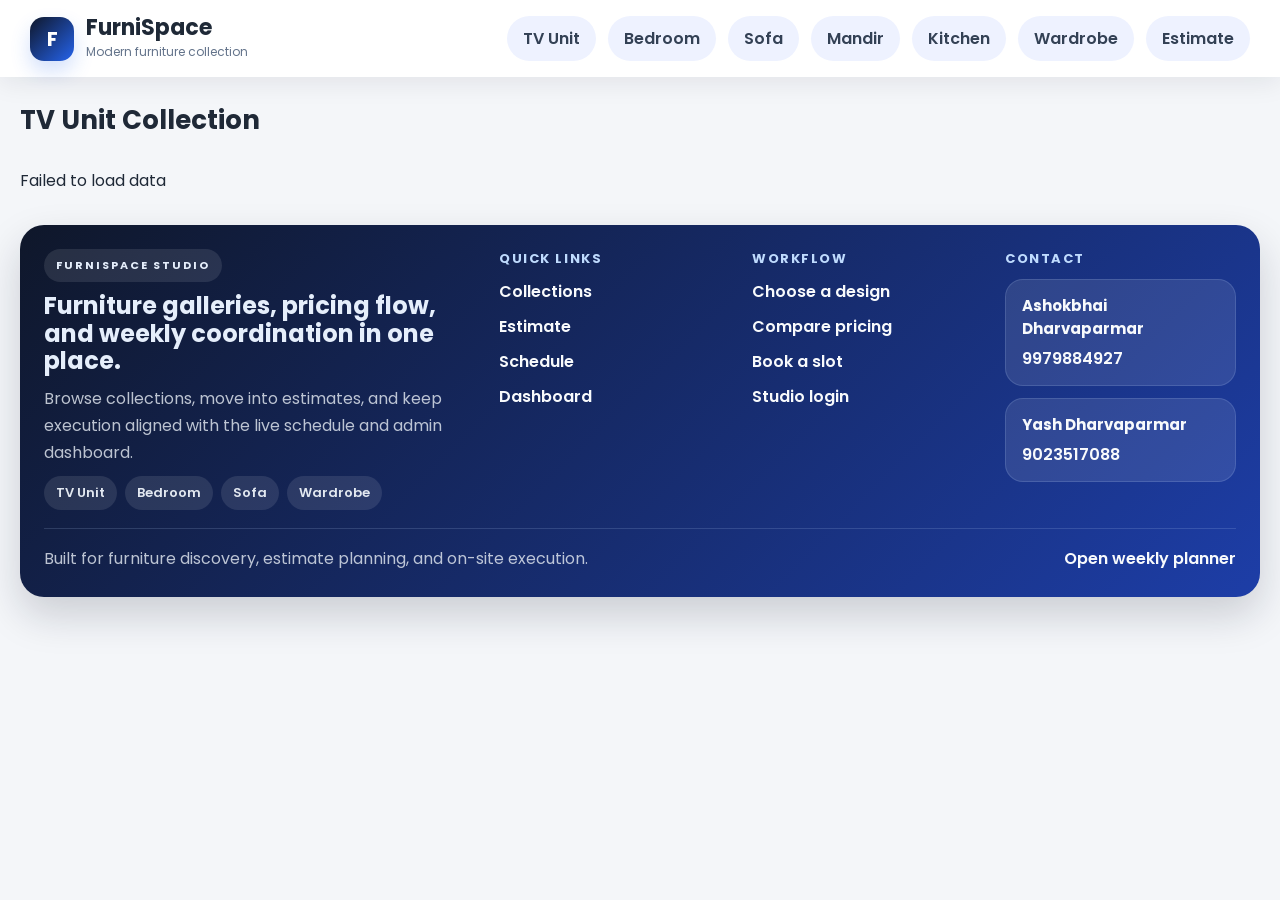
==== index.html @ c8079beb "dem" ====
<!DOCTYPE html>
<html lang="en">
<head>
<meta charset="UTF-8">
<meta name="viewport" content="width=device-width, initial-scale=1.0">
<title>FurniSpace</title>
<link rel="icon" type="image/svg+xml" href="images/favicon.svg">

<style>
body {
    font-family: 'Poppins', sans-serif;
    margin: 0;
    background: #f4f6f9;
    color: #1f2937;
}

.header {
    display: flex;
    align-items: center;
    justify-content: space-between;
    gap: 20px;
    padding: 16px 30px;
    background: #ffffff;
    box-shadow: 0 6px 24px rgba(15, 23, 42, 0.08);
    position: sticky;
    top: 0;
    z-index: 100;
}

.brand {
    display: flex;
    align-items: center;
    gap: 12px;
}

.logo-badge {
    width: 44px;
    height: 44px;
    border-radius: 14px;
    background: linear-gradient(135deg, #0f172a, #2563eb);
    color: #fff;
    display: flex;
    align-items: center;
    justify-content: center;
    font-size: 20px;
    font-weight: 700;
    box-shadow: 0 10px 20px rgba(37, 99, 235, 0.2);
}

.brand-text h2 {
    margin: 0;
    font-size: 22px;
    line-height: 1.1;
}

.brand-text p {
    margin: 2px 0 0;
    font-size: 12px;
    color: #64748b;
}

.nav-links {
    display: flex;
    align-items: center;
    gap: 12px;
    flex-wrap: wrap;
}

.header a,
.header button {
    margin: 0;
    cursor: pointer;
    text-decoration: none;
    color: #334155;
    font-weight: 600;
    border: 0;
    background: #eef2ff;
    padding: 10px 16px;
    border-radius: 999px;
    transition: 0.2s ease;
}

.header a:hover,
.header button:hover {
    background: #dbeafe;
    color: #0f172a;
}

#title {
    padding: 24px 20px 8px;
    margin: 0;
    font-size: 26px;
}

.container {
    display: grid;
    grid-template-columns: repeat(auto-fill, minmax(220px,1fr));
    gap: 20px;
    padding: 20px;
}

.site-footer {
    margin: 12px 20px 24px;
    padding: 24px;
    border-radius: 24px;
    background:
        linear-gradient(135deg, rgba(15, 23, 42, 0.96), rgba(30, 64, 175, 0.94)),
        #0f172a;
    color: #e5eefb;
    box-shadow: 0 18px 40px rgba(15, 23, 42, 0.18);
}

.footer-grid {
    display: grid;
    grid-template-columns: minmax(0, 1.35fr) repeat(3, minmax(170px, 0.72fr));
    gap: 22px;
}

.footer-brand {
    display: grid;
    gap: 10px;
}

.footer-kicker {
    display: inline-flex;
    width: fit-content;
    padding: 8px 12px;
    border-radius: 999px;
    background: rgba(255, 255, 255, 0.1);
    font-size: 11px;
    font-weight: 700;
    letter-spacing: 0.18em;
    text-transform: uppercase;
}

.footer-brand h3,
.footer-links h4 {
    margin: 0;
}

.footer-brand h3 {
    font-size: 24px;
    line-height: 1.15;
}

.footer-brand p,
.footer-bottom p {
    margin: 0;
    color: rgba(226, 232, 240, 0.82);
    line-height: 1.7;
}

.footer-links {
    display: grid;
    align-content: start;
    gap: 10px;
}

.footer-contact-list {
    display: grid;
    gap: 12px;
}

.footer-contact-card {
    display: grid;
    gap: 6px;
    padding: 14px 16px;
    border-radius: 18px;
    background: rgba(255, 255, 255, 0.1);
    border: 1px solid rgba(191, 219, 254, 0.16);
}

.footer-contact-card strong {
    font-size: 15px;
    color: #f8fafc;
}

.footer-contact-card a {
    color: #bfdbfe;
    text-decoration: none;
    font-weight: 700;
}

.footer-contact-card a:hover {
    color: #ffffff;
}

.footer-links h4 {
    font-size: 13px;
    text-transform: uppercase;
    letter-spacing: 0.12em;
    color: #bfdbfe;
}

.footer-links a,
.footer-bottom a {
    color: #f8fafc;
    text-decoration: none;
    font-weight: 600;
}

.footer-links a:hover,
.footer-bottom a:hover {
    color: #bfdbfe;
}

.footer-badges {
    display: flex;
    gap: 8px;
    flex-wrap: wrap;
}

.footer-badge {
    display: inline-flex;
    align-items: center;
    min-height: 34px;
    padding: 0 12px;
    border-radius: 999px;
    background: rgba(255, 255, 255, 0.1);
    color: #e2e8f0;
    font-size: 13px;
    font-weight: 600;
}

.footer-bottom {
    margin-top: 18px;
    padding-top: 16px;
    border-top: 1px solid rgba(191, 219, 254, 0.16);
    display: flex;
    align-items: center;
    justify-content: space-between;
    gap: 12px;
    flex-wrap: wrap;
}

.card {
    background: #fff;
    border-radius: 16px;
    overflow: hidden;
    cursor: pointer;
    transition: 0.3s;
    box-shadow: 0 6px 20px rgba(0,0,0,0.08);
}

.card:hover {
    transform: translateY(-8px);
    box-shadow: 0 12px 30px rgba(0,0,0,0.15);
}

.card img {
    width: 100%;
    height: 200px;
    object-fit: cover;
}

.card-info {
    padding: 12px;
    text-align: center;
}

.title {
    font-size: 14px;
    font-weight: 600;
    color: #333;
    letter-spacing: 1px;
}

.modal {
    display: none;
    position: fixed;
    background: rgba(0,0,0,0.9);
    width: 100%;
    height: 100%;
    top: 0;
    left: 0;
    z-index: 9999;
}

.modal-content {
    width: min(92%, 980px);
    margin: 70px auto 20px;
    display: flex;
    flex-direction: column;
    align-items: center;
}

.modal img {
    display: block;
    width: 100%;
    max-height: 72vh;
    object-fit: contain;
    border-radius: 12px;
    background: #e5e7eb;
}

.modal-download {
    position: absolute;
    top: 16px;
    left: 16px;
    border: 0;
    cursor: pointer;
    padding: 10px 16px;
    border-radius: 999px;
    font-weight: 600;
    font-size: 14px;
    transition: 0.2s ease;
    color: #fff;
    background: #2563eb;
    z-index: 10000;
}

.modal-download:hover {
    background: #1d4ed8;
}

.close {
    position: absolute;
    top: 16px;
    right: 16px;
    color: #fff;
    font-size: 28px;
    cursor: pointer;
    width: 36px;
    height: 36px;
    display: flex;
    align-items: center;
    justify-content: center;
    background: rgba(15, 23, 42, 0.8);
    border-radius: 50%;
    z-index: 10000;
    line-height: 1;
}

.menu-toggle {
    display: none;
}

@media (max-width: 768px) {
    .header {
        padding: 14px 16px;
        align-items: flex-start;
        flex-wrap: wrap;
        position: relative;
    }

    .brand {
        width: 100%;
        padding-right: 60px;
    }

    .brand-text h2 {
        font-size: 18px;
    }

    .brand-text p {
        font-size: 11px;
    }

    .menu-toggle {
        display: inline-flex;
        align-items: center;
        justify-content: center;
        width: 34px;
        height: 34px;
        position: absolute;
        top: 16px;
        right: 16px;
        border-radius: 10px;
        background: #0f172a;
        color: #fff;
        font-size: 16px;
        padding: 0;
    }

    .nav-links {
        display: none;
        width: 100%;
        flex-direction: column;
        align-items: stretch;
        padding-top: 10px;
    }

    .nav-links.active {
        display: flex;
    }

    .nav-links a {
        width: 100%;
        text-align: center;
        padding: 12px 16px;
    }

    .menu-toggle {
        width: 34px;
        min-width: 34px;
        max-width: 34px;
        flex: 0 0 34px;
    }

    #title {
        padding: 20px 16px 4px;
        font-size: 22px;
    }

    .container {
        grid-template-columns: repeat(2, minmax(0, 1fr));
        gap: 12px;
        padding: 16px;
    }

    .site-footer {
        margin: 8px 16px 18px;
        padding: 18px;
    }

    .footer-grid {
        grid-template-columns: 1fr;
        gap: 18px;
    }

    .footer-brand h3 {
        font-size: 20px;
    }

    .card img {
        height: 150px;
    }

    .modal img {
        max-height: 66vh;
    }

    .close {
        top: 14px;
        right: 14px;
    }

    .modal-download {
        top: 14px;
        left: 14px;
        padding: 10px 14px;
        font-size: 13px;
    }

    .modal-content {
        width: calc(100% - 24px);
        margin: 76px auto 16px;
    }
}
</style>
<link href="https://fonts.googleapis.com/css2?family=Poppins:wght@300;400;500;600&display=swap" rel="stylesheet">
</head>
<body>

<header class="header">
    <div class="brand">
        <div class="logo-badge">F</div>
        <div class="brand-text">
            <h2>FurniSpace</h2>
            <p>Modern furniture collection</p>
        </div>
    </div>

    <button class="menu-toggle" id="menuToggle" type="button">&#9776;</button>

    <nav class="nav-links" id="navLinks">
        <a onclick="loadTV()">TV Unit</a>
        <a onclick="loadBedroom()">Bedroom</a>
        <a onclick="loadSofa()">Sofa</a>
        <a onclick="loadMandir()">Mandir</a>
        <a onclick="loadKitchen()">Kitchen</a>
        <a onclick="loadWardrobe()">Wardrobe</a>
        <!-- <a href="schedule.html">Schedule</a> -->
        <a id="estimateLink" href="estimate.html?category=TV%20Unit">Estimate</a>
    </nav>
</header>

<h3 id="title">TV Unit Collection</h3>

<div id="products" class="container"></div>

<footer class="site-footer">
    <div class="footer-grid">
        <div class="footer-brand">
            <span class="footer-kicker">FurniSpace Studio</span>
            <h3>Furniture galleries, pricing flow, and weekly coordination in one place.</h3>
            <p>Browse collections, move into estimates, and keep execution aligned with the live schedule and admin dashboard.</p>
            <div class="footer-badges">
                <span class="footer-badge">TV Unit</span>
                <span class="footer-badge">Bedroom</span>
                <span class="footer-badge">Sofa</span>
                <span class="footer-badge">Wardrobe</span>
            </div>
        </div>

        <div class="footer-links">
            <h4>Quick Links</h4>
            <a href="index.html">Collections</a>
            <a href="estimate.html?category=TV%20Unit">Estimate</a>
            <a href="schedule.html">Schedule</a>
            <a href="dashboard.html">Dashboard</a>
        </div>

        <div class="footer-links">
            <h4>Workflow</h4>
            <a href="index.html">Choose a design</a>
            <a href="estimate.html?category=Bedroom">Compare pricing</a>
            <a href="schedule.html">Book a slot</a>
            <a href="login.html">Studio login</a>
        </div>

        <div class="footer-links">
            <h4>Contact</h4>
                <div class="footer-contact-list">
                    <div class="footer-contact-card">
                        <strong>Ashokbhai Dharvaparmar</strong>
                        <a href="tel:9979884927">9979884927</a>
                    </div>
                    <div class="footer-contact-card">
                        <strong>Yash Dharvaparmar</strong>
                        <a href="tel:9023517088">9023517088</a>
                    </div>
                </div>
        </div>
    </div>

    <div class="footer-bottom">
        <p>Built for furniture discovery, estimate planning, and on-site execution.</p>
        <a href="schedule.html">Open weekly planner</a>
    </div>
</footer>

<div id="imageModal" class="modal">
    <button id="downloadBtn" class="modal-download" type="button">Download</button>
    <span class="close" id="closeModal">&times;</span>
    <div class="modal-content">
        <img id="modalImg" alt="Furniture preview">
    </div>
</div>

<script>
const API = {
    tv: "https://69df1758d6de26e119288636.mockapi.io/tv_unit",
    bedroom: "https://69df1758d6de26e119288636.mockapi.io/bedroom",
    sofa: "https://69de37f1410caa3d47bacf18.mockapi.io/sofa",
    mandir: "https://69de3161410caa3d47babfdb.mockapi.io/mandir",
    kitchen: "https://69de3161410caa3d47babfdb.mockapi.io/kitchen",
    wardrobe: "https://69de37f1410caa3d47bacf18.mockapi.io/wardrobe"
};

const DEFAULT_IMG = "https://via.placeholder.com/300x200?text=No+Image";

const container = document.getElementById("products");
const modal = document.getElementById("imageModal");
const modalImg = document.getElementById("modalImg");
const closeModal = document.getElementById("closeModal");
const downloadBtn = document.getElementById("downloadBtn");
const title = document.getElementById("title");
const menuToggle = document.getElementById("menuToggle");
const navLinks = document.getElementById("navLinks");
const estimateLink = document.getElementById("estimateLink");

let selectedEstimateCategory = "TV Unit";

function getPlaceholderUrl(mode = "card") {
    return mode === "modal"
        ? "https://via.placeholder.com/1200x800?text=No+Image"
        : DEFAULT_IMG;
}

function optimizeImageUrl(url, mode = "card") {
    if (!url || typeof url !== "string") return DEFAULT_IMG;

    if (url.includes("images.livspace-cdn.com")) {
        const width = mode === "modal" ? 1280 : 640;
        return url.replace(/\/w:\d+\//, `/w:${width}/`);
    }

    if (url.includes("i.pinimg.com")) {
        if (url.includes("/originals/")) {
            return url.replace("/originals/", mode === "modal" ? "/736x/" : "/564x/");
        }

        if (/\/\d+x\//.test(url)) {
            return url.replace(/\/\d+x\//, mode === "modal" ? "/736x/" : "/564x/");
        }

        if (/\/\d+x\d+_RS\//.test(url)) {
            return url.replace(/\/\d+x\d+_RS\//, mode === "modal" ? "/736x/" : "/564x/");
        }
    }

    return url;
}

function getItemImage(item, type) {
    if (type === "tv") return item.tv_img;
    if (type === "bedroom") return item.bad_img;
    if (type === "sofa") return item.sofa_img;
    if (type === "mandir") return item.mandir_img;
    if (type === "kitchen") return item.kitchen_img;
    if (type === "wardrobe") return item.wardrobe_img;
    return item.image || item.img || item.photo || DEFAULT_IMG;
}

function setEstimateLinkCategory(category) {
    selectedEstimateCategory = category;
    estimateLink.href = `estimate.html?category=${encodeURIComponent(category)}`;
}

function sortDataDescending(data) {
    return [...data].sort((a, b) => {
        const aId = Number(a.id);
        const bId = Number(b.id);

        if (!Number.isNaN(aId) && !Number.isNaN(bId)) {
            return bId - aId;
        }

        return String(b.id || "").localeCompare(String(a.id || ""));
    });
}

function closeImageModal() {
    modal.style.display = "none";
}

function setImageFallback(imageElement, fallbackSrc) {
    imageElement.onerror = () => {
        if (imageElement.src === fallbackSrc) {
            imageElement.onerror = null;
            return;
        }

        imageElement.src = fallbackSrc;
        if (imageElement.dataset) {
            imageElement.dataset.download = fallbackSrc;
        }
        imageElement.onerror = null;
    };
}

function getDownloadFileName() {
    const imageUrl = modalImg.dataset.download || modalImg.currentSrc || modalImg.src || "";

    try {
        const parsedUrl = new URL(imageUrl, window.location.href);
        const rawName = parsedUrl.pathname.split("/").pop();

        if (rawName) {
            return decodeURIComponent(rawName.split("?")[0]);
        }
    } catch (error) {
        // Fall back to generated filename below.
    }

    const collectionName = title.innerText.replace(/\s+/g, "_").toLowerCase();
    const imageId = modalImg.dataset.id || "image";
    return `${collectionName}_${imageId}.jpg`;
}

function triggerBrowserDownload(sourceUrl, fileName) {
    const link = document.createElement("a");
    link.href = sourceUrl;
    link.download = fileName;
    document.body.appendChild(link);
    link.click();
    link.remove();
}

function blobToObjectUrl(blob) {
    return URL.createObjectURL(blob);
}

async function fetchImageBlob(imageUrl) {
    const response = await fetch(imageUrl, {
        mode: "cors",
        credentials: "omit",
        cache: "no-store"
    });

    if (!response.ok) {
        throw new Error("Download failed");
    }

    return response.blob();
}

function canvasBlobFromUrl(imageUrl, fileName) {
    return new Promise((resolve, reject) => {
        const tempImage = new Image();
        tempImage.crossOrigin = "anonymous";

        tempImage.onload = () => {
            const canvas = document.createElement("canvas");
            canvas.width = tempImage.naturalWidth;
            canvas.height = tempImage.naturalHeight;

            const context = canvas.getContext("2d");

            if (!context) {
                reject(new Error("Canvas unavailable"));
                return;
            }

            try {
                context.drawImage(tempImage, 0, 0);
            } catch (error) {
                reject(error);
                return;
            }

            const lowerName = fileName.toLowerCase();
            const mimeType = lowerName.endsWith(".png") ? "image/png" : "image/jpeg";

            canvas.toBlob((blob) => {
                if (!blob) {
                    reject(new Error("Canvas export failed"));
                    return;
                }

                resolve(blob);
            }, mimeType, 0.95);
        };

        tempImage.onerror = () => {
            reject(new Error("Canvas image load failed"));
        };

        tempImage.src = imageUrl;
    });
}

async function downloadCurrentImage() {
    const imageUrl = modalImg.dataset.download || modalImg.currentSrc || modalImg.src;

    if (!imageUrl) {
        return;
    }

    const fileName = getDownloadFileName();
    downloadBtn.disabled = true;
    downloadBtn.textContent = "Downloading...";

    try {
        let blob;

        try {
            blob = await fetchImageBlob(imageUrl);
        } catch (fetchError) {
            blob = await canvasBlobFromUrl(imageUrl, fileName);
        }

        const objectUrl = blobToObjectUrl(blob);
        triggerBrowserDownload(objectUrl, fileName);
        window.setTimeout(() => URL.revokeObjectURL(objectUrl), 1000);
    } catch (error) {
        window.alert("Download blocked by the image source. This image server does not allow direct browser download.");
    } finally {
        downloadBtn.disabled = false;
        downloadBtn.textContent = "Download";
    }
}

function loadData(type) {
    container.innerHTML = "Loading...";

    fetch(API[type])
    .then((res) => res.json())
    .then((data) => {
        const sortedData = sortDataDescending(Array.isArray(data) ? data : []);
        let html = "";

        sortedData.forEach((item) => {
            let img = getItemImage(item, type);
            img = img || item.image || item.img || item.photo || DEFAULT_IMG;

            const cardImg = optimizeImageUrl(img, "card");
            const modalImage = optimizeImageUrl(img, "modal");

            html += `
                <div class="card">
                    <img src="${cardImg}" data-id="${item.id}" data-img="${modalImage}" loading="lazy" decoding="async" alt="Furniture image ${item.id}">
                    <div class="card-info">
                        <p class="title">IMAGE_${item.id}</p>
                    </div>
                </div>
            `;
        });

        container.innerHTML = html;

        document.querySelectorAll(".card img").forEach((img) => {
            setImageFallback(img, getPlaceholderUrl("card"));
            img.onclick = () => {
                modal.style.display = "block";
                modalImg.dataset.id = img.dataset.id;
                modalImg.dataset.download = img.dataset.img;
                setImageFallback(modalImg, getPlaceholderUrl("modal"));
                modalImg.src = img.dataset.img;
            };
        });
    })
    .catch(() => {
        container.innerHTML = "Failed to load data";
    });
}

function loadTV() {
    title.innerText = "TV Unit Collection";
    setEstimateLinkCategory("TV Unit");
    loadData("tv");
}

function loadBedroom() {
    title.innerText = "Bedroom Collection";
    setEstimateLinkCategory("Bedroom");
    loadData("bedroom");
}

function loadSofa() {
    title.innerText = "Sofa Collection";
    setEstimateLinkCategory("Sofa");
    loadData("sofa");
}

function loadMandir() {
    title.innerText = "Mandir Collection";
    setEstimateLinkCategory("Mandir");
    loadData("mandir");
}

function loadKitchen() {
    title.innerText = "Kitchen Collection";
    setEstimateLinkCategory("Kitchen");
    loadData("kitchen");
}

function loadWardrobe() {
    title.innerText = "Wardrobe Collection";
    setEstimateLinkCategory("Wardrobe");
    loadData("wardrobe");
}

setImageFallback(modalImg, getPlaceholderUrl("modal"));

closeModal.onclick = closeImageModal;
downloadBtn.onclick = downloadCurrentImage;

window.onclick = (e) => {
    if (e.target === modal) closeImageModal();
};

menuToggle.onclick = () => {
    navLinks.classList.toggle("active");
};
loadTV();
</script>

</body>
</html>
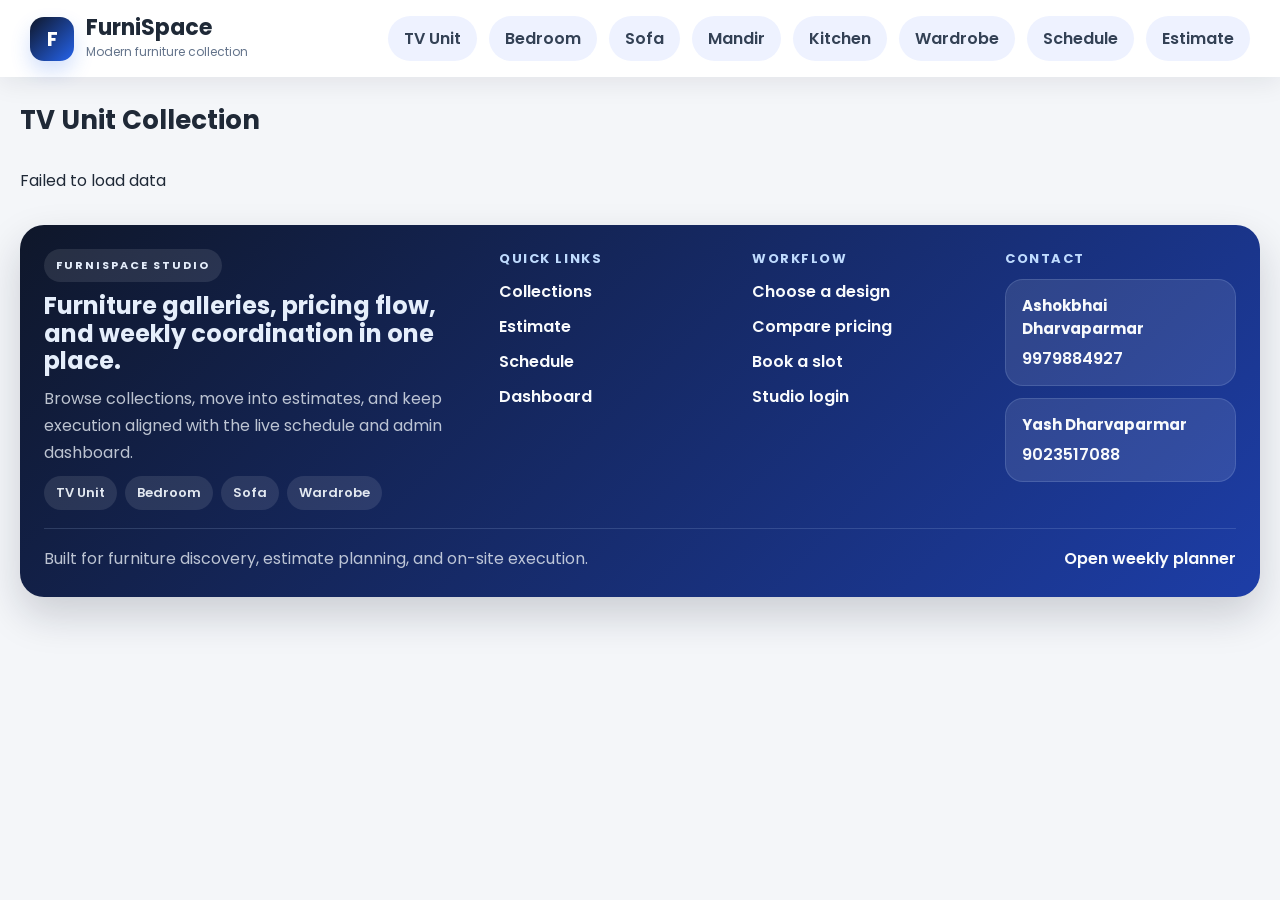
==== commit 2829f5d0: "uncommote" ====
--- a/index.html
+++ b/index.html
@@ -470,7 +470,7 @@
         <a onclick="loadMandir()">Mandir</a>
         <a onclick="loadKitchen()">Kitchen</a>
         <a onclick="loadWardrobe()">Wardrobe</a>
-        <!-- <a href="schedule.html">Schedule</a> -->
+        <a href="schedule.html">Schedule</a>
         <a id="estimateLink" href="estimate.html?category=TV%20Unit">Estimate</a>
     </nav>
 </header>
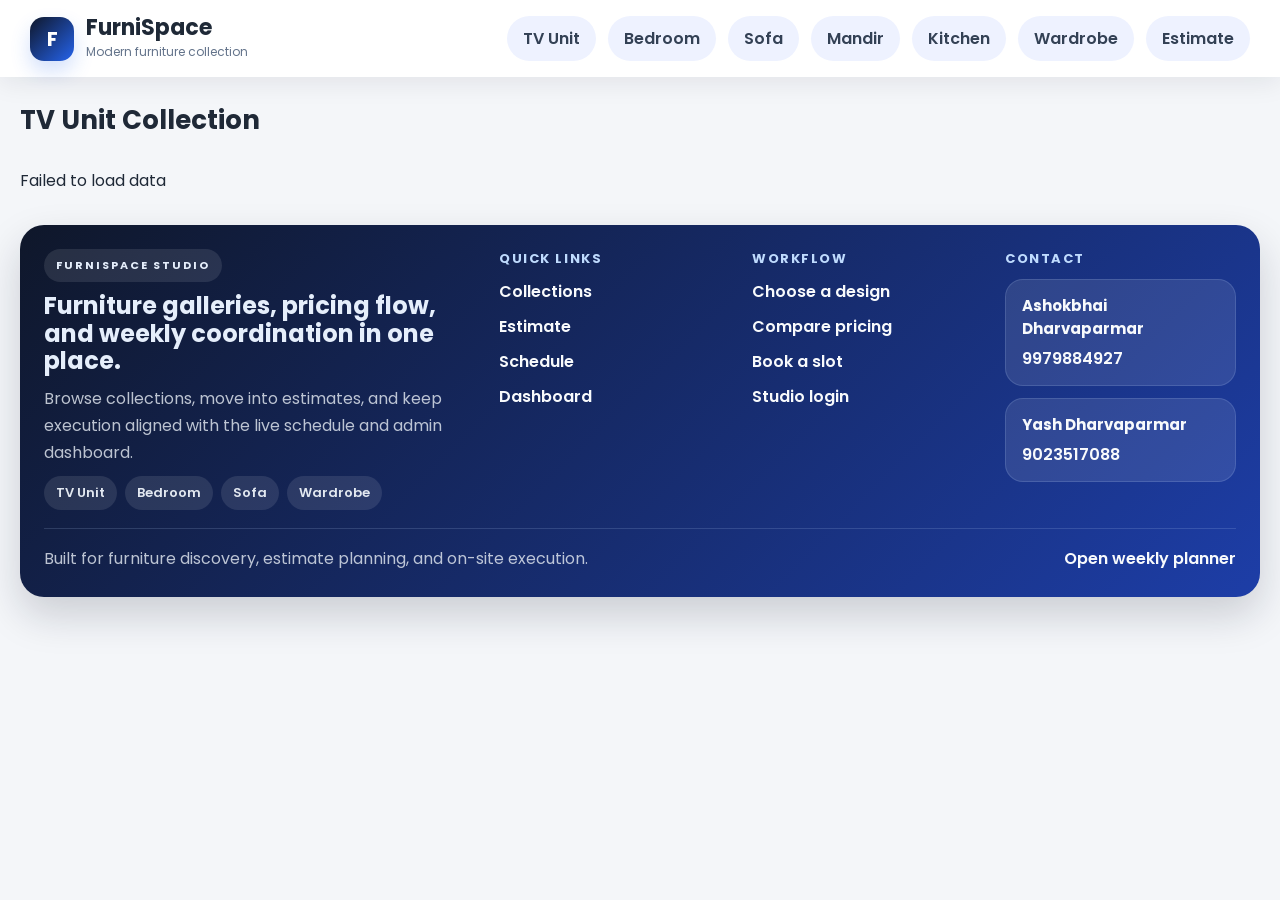
==== commit 6935fdd0: "dd" ====
--- a/index.html
+++ b/index.html
@@ -470,7 +470,7 @@
         <a onclick="loadMandir()">Mandir</a>
         <a onclick="loadKitchen()">Kitchen</a>
         <a onclick="loadWardrobe()">Wardrobe</a>
-        <a href="schedule.html">Schedule</a>
+        <!-- <a href="schedule.html">Schedule</a> -->
         <a id="estimateLink" href="estimate.html?category=TV%20Unit">Estimate</a>
     </nav>
 </header>
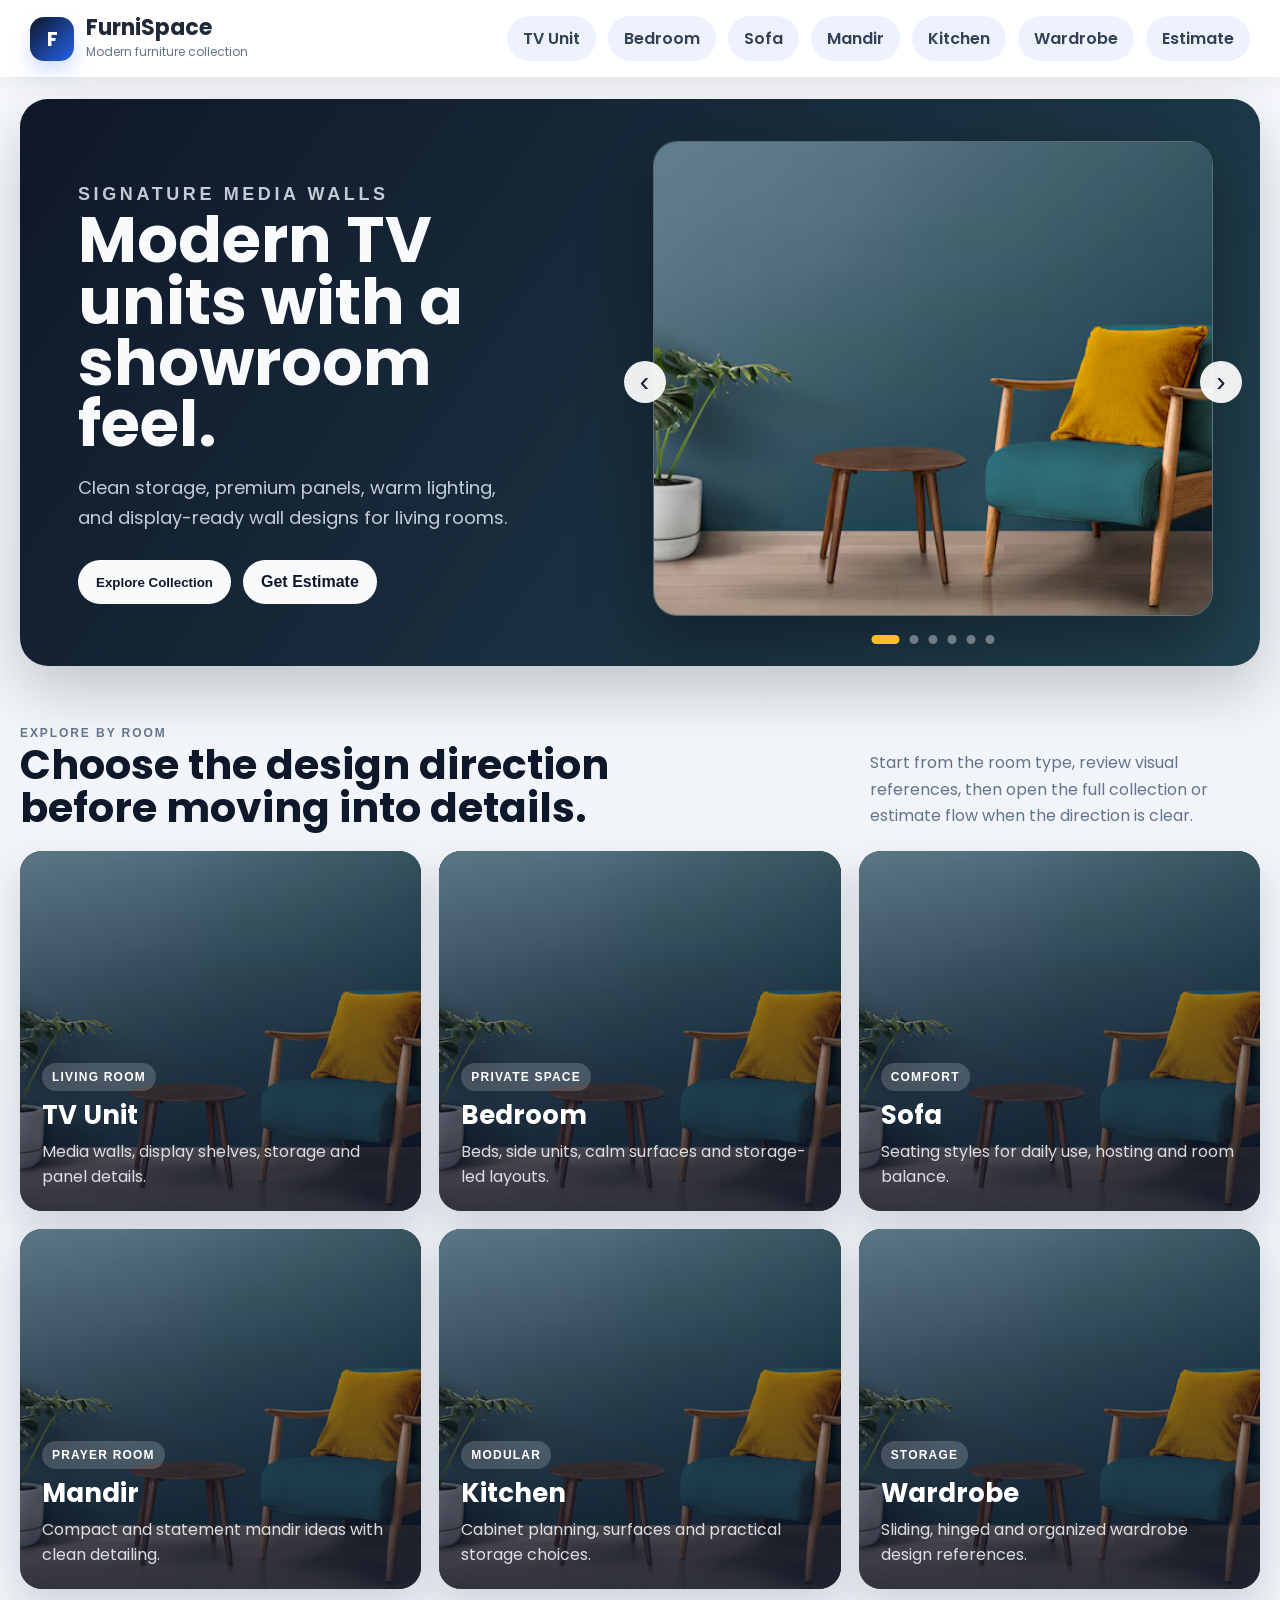
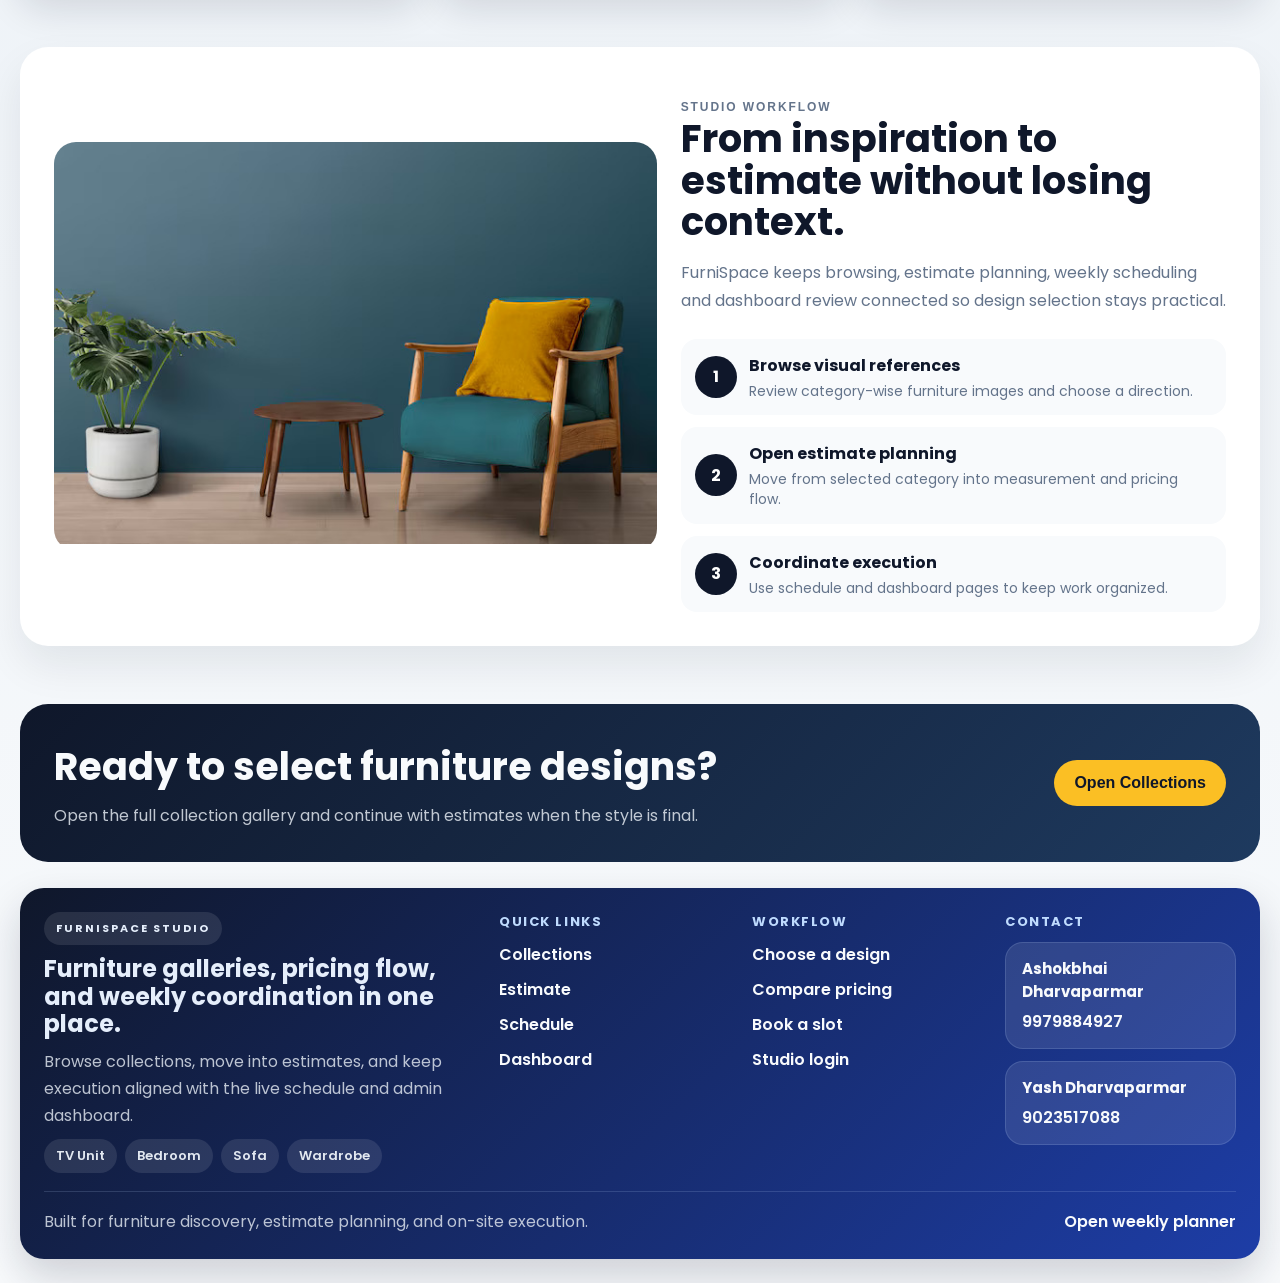
==== commit 16e5eb1f: "news" ====
--- a/index.html
+++ b/index.html
@@ -5,6 +5,13 @@
 <meta name="viewport" content="width=device-width, initial-scale=1.0">
 <title>FurniSpace</title>
 <link rel="icon" type="image/svg+xml" href="images/favicon.svg">
+<script>
+    const entryParams = new URLSearchParams(window.location.search);
+
+    if (entryParams.get("view") !== "collections") {
+        window.location.replace("main.html");
+    }
+</script>
 
 <style>
 body {
@@ -31,6 +38,8 @@
     display: flex;
     align-items: center;
     gap: 12px;
+    color: inherit;
+    text-decoration: none;
 }
 
 .logo-badge {
@@ -47,6 +56,18 @@
     box-shadow: 0 10px 20px rgba(37, 99, 235, 0.2);
 }
 
+.logo-badge.has-custom-logo {
+    padding: 0;
+    overflow: hidden;
+    background: #fff;
+}
+
+.logo-badge.has-custom-logo img {
+    width: 100%;
+    height: 100%;
+    object-fit: cover;
+}
+
 .brand-text h2 {
     margin: 0;
     font-size: 22px;
@@ -66,7 +87,7 @@
     flex-wrap: wrap;
 }
 
-.header a,
+.nav-links a,
 .header button {
     margin: 0;
     cursor: pointer;
@@ -80,7 +101,7 @@
     transition: 0.2s ease;
 }
 
-.header a:hover,
+.nav-links a:hover,
 .header button:hover {
     background: #dbeafe;
     color: #0f172a;
@@ -449,17 +470,18 @@
 }
 </style>
 <link href="https://fonts.googleapis.com/css2?family=Poppins:wght@300;400;500;600&display=swap" rel="stylesheet">
+<script src="logo-settings.js" defer></script>
 </head>
 <body>
 
 <header class="header">
-    <div class="brand">
-        <div class="logo-badge">F</div>
+    <a class="brand" href="main.html" aria-label="Open FurniSpace main page">
+        <div class="logo-badge" data-site-logo>F</div>
         <div class="brand-text">
             <h2>FurniSpace</h2>
             <p>Modern furniture collection</p>
         </div>
-    </div>
+    </a>
 
     <button class="menu-toggle" id="menuToggle" type="button">&#9776;</button>
 
@@ -495,7 +517,7 @@
 
         <div class="footer-links">
             <h4>Quick Links</h4>
-            <a href="index.html">Collections</a>
+            <a href="index.html?view=collections">Collections</a>
             <a href="estimate.html?category=TV%20Unit">Estimate</a>
             <a href="schedule.html">Schedule</a>
             <a href="dashboard.html">Dashboard</a>
@@ -503,7 +525,7 @@
 
         <div class="footer-links">
             <h4>Workflow</h4>
-            <a href="index.html">Choose a design</a>
+            <a href="index.html?view=collections">Choose a design</a>
             <a href="estimate.html?category=Bedroom">Compare pricing</a>
             <a href="schedule.html">Book a slot</a>
             <a href="login.html">Studio login</a>
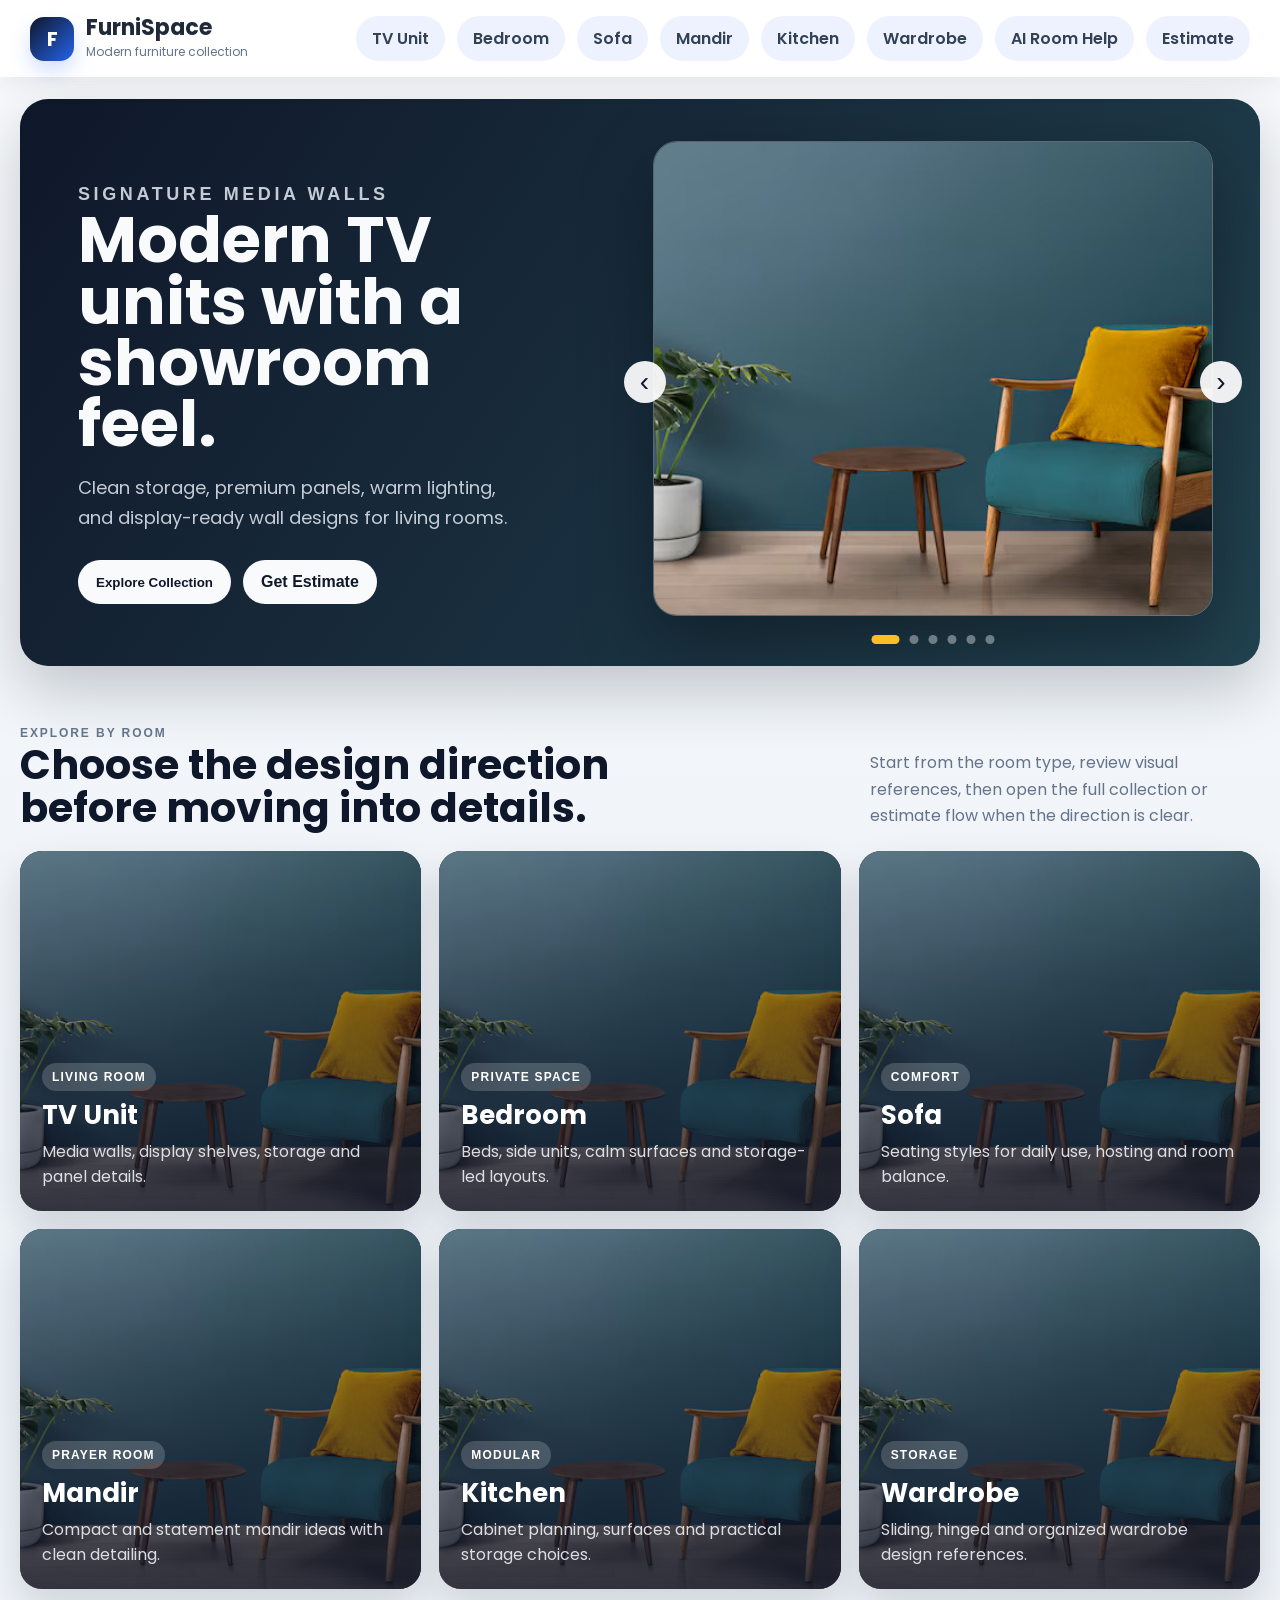
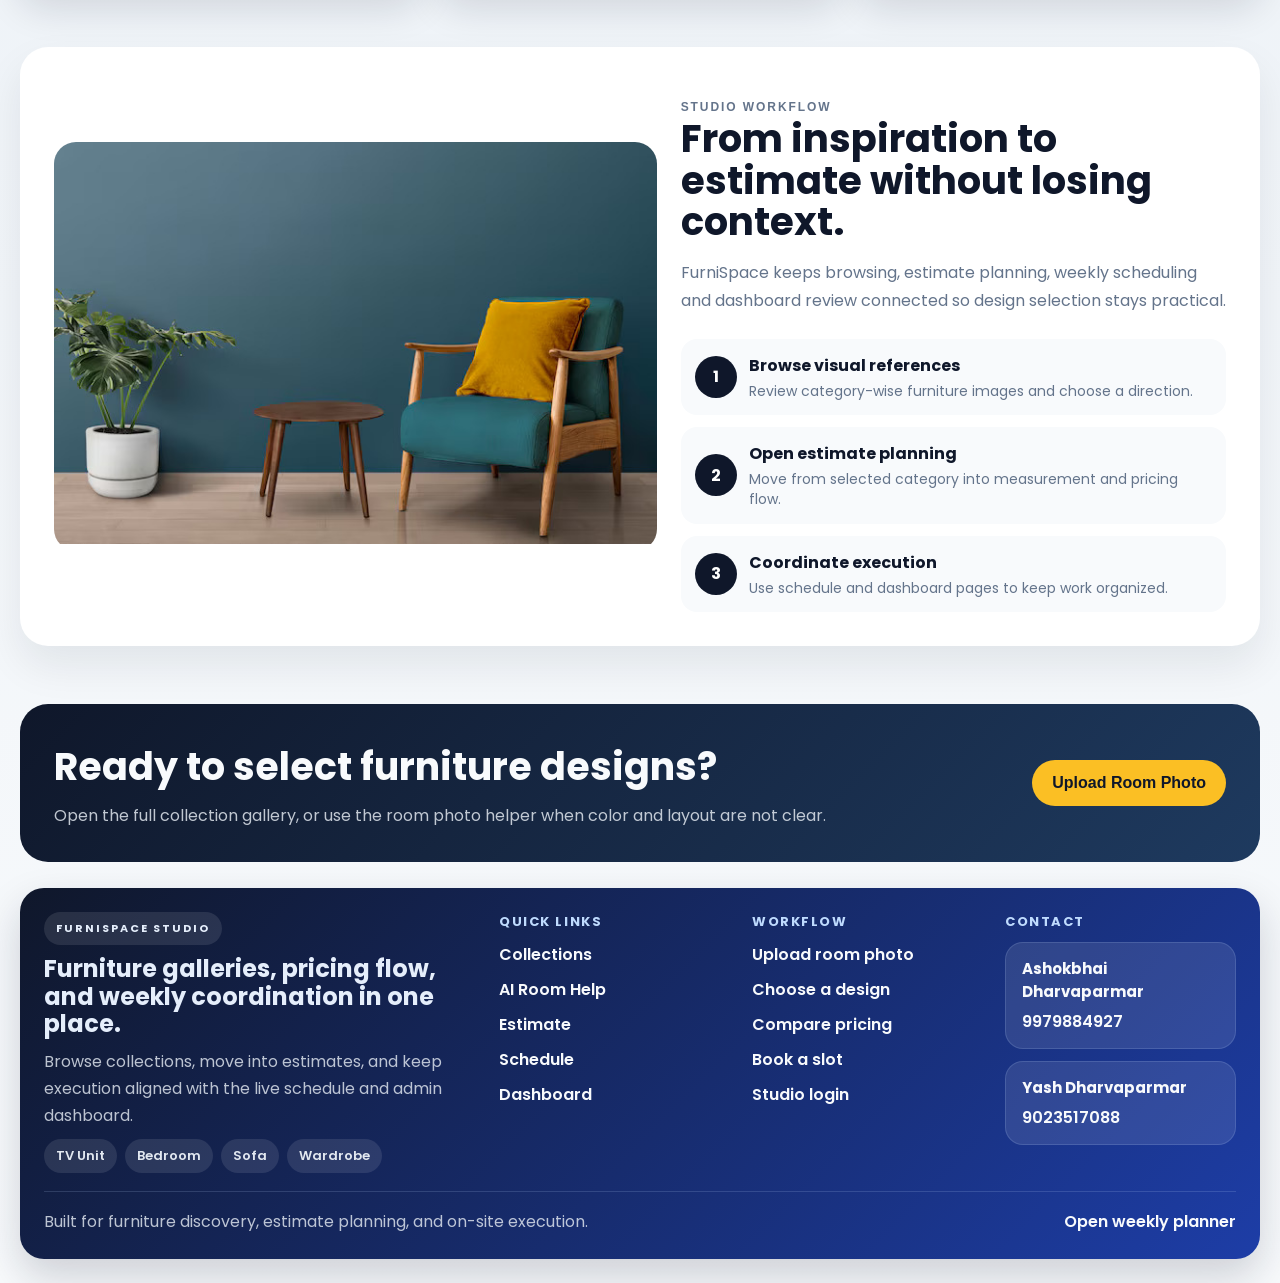
==== commit 9e07342b: "demo" ====
--- a/index.html
+++ b/index.html
@@ -492,6 +492,7 @@
         <a onclick="loadMandir()">Mandir</a>
         <a onclick="loadKitchen()">Kitchen</a>
         <a onclick="loadWardrobe()">Wardrobe</a>
+        <a href="ai-room.html">AI Room Help</a>
         <!-- <a href="schedule.html">Schedule</a> -->
         <a id="estimateLink" href="estimate.html?category=TV%20Unit">Estimate</a>
     </nav>
@@ -518,6 +519,7 @@
         <div class="footer-links">
             <h4>Quick Links</h4>
             <a href="index.html?view=collections">Collections</a>
+            <a href="ai-room.html">AI Room Help</a>
             <a href="estimate.html?category=TV%20Unit">Estimate</a>
             <a href="schedule.html">Schedule</a>
             <a href="dashboard.html">Dashboard</a>
@@ -525,6 +527,7 @@
 
         <div class="footer-links">
             <h4>Workflow</h4>
+            <a href="ai-room.html">Upload room photo</a>
             <a href="index.html?view=collections">Choose a design</a>
             <a href="estimate.html?category=Bedroom">Compare pricing</a>
             <a href="schedule.html">Book a slot</a>
@@ -864,6 +867,23 @@
     loadData("wardrobe");
 }
 
+function loadInitialCollection() {
+    const categoryLoaders = {
+        tv: loadTV,
+        "tv unit": loadTV,
+        bedroom: loadBedroom,
+        sofa: loadSofa,
+        mandir: loadMandir,
+        kitchen: loadKitchen,
+        wardrobe: loadWardrobe
+    };
+    const params = new URLSearchParams(window.location.search);
+    const category = (params.get("category") || "tv").trim().toLowerCase();
+    const loader = categoryLoaders[category] || loadTV;
+
+    loader();
+}
+
 setImageFallback(modalImg, getPlaceholderUrl("modal"));
 
 closeModal.onclick = closeImageModal;
@@ -876,7 +896,7 @@
 menuToggle.onclick = () => {
     navLinks.classList.toggle("active");
 };
-loadTV();
+loadInitialCollection();
 </script>
 
 </body>
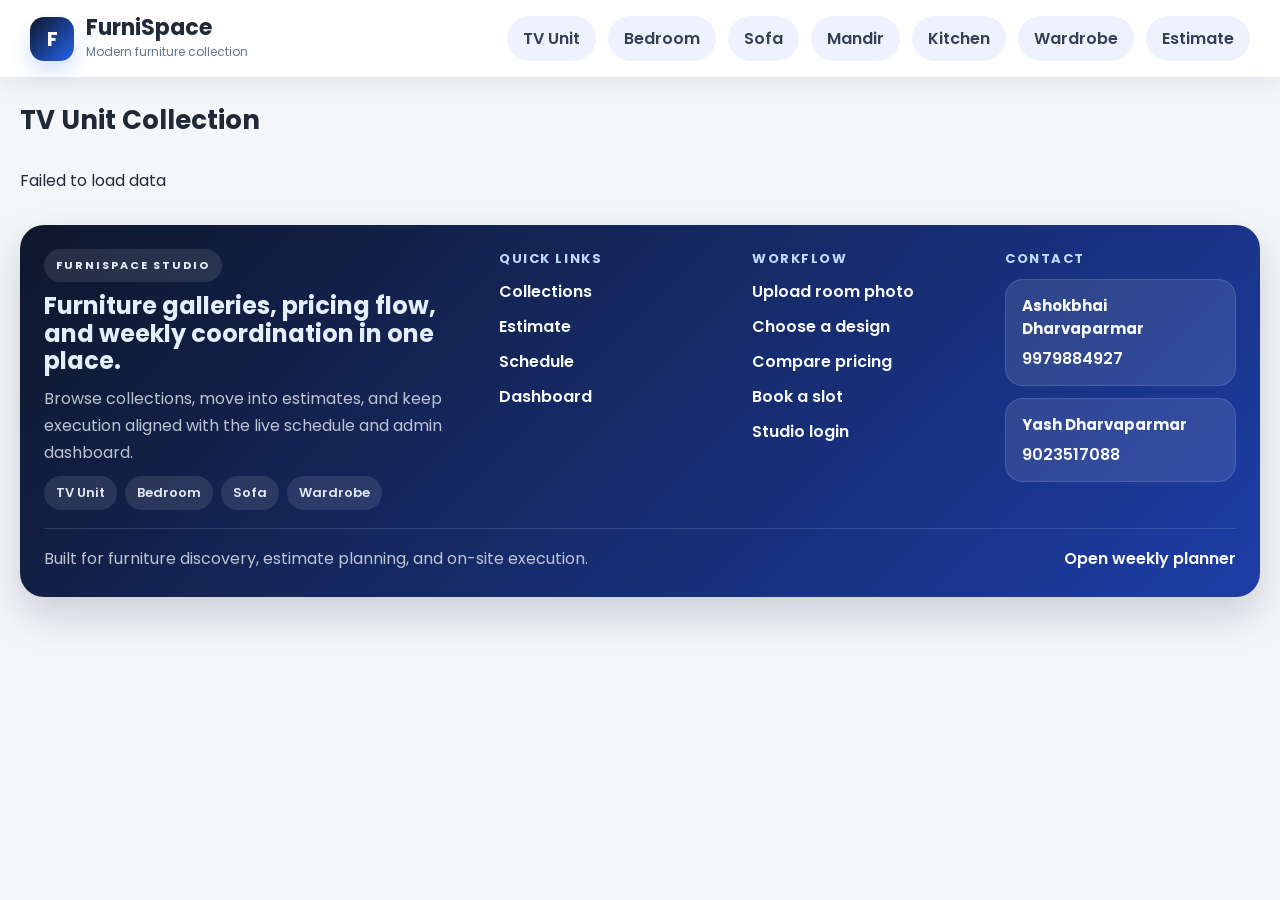
==== commit eeaec335: "de" ====
--- a/index.html
+++ b/index.html
@@ -6,7 +6,7 @@
 <title>FurniSpace</title>
 <link rel="icon" type="image/svg+xml" href="images/favicon.svg">
 <script>
-    const entryParams = new URLSearchParams(window.location.search);
+    const entryParams = new URLSearchParams(wingitdow.location.search);
 
     if (entryParams.get("view") !== "collections") {
         window.location.replace("main.html");
@@ -492,7 +492,6 @@
         <a onclick="loadMandir()">Mandir</a>
         <a onclick="loadKitchen()">Kitchen</a>
         <a onclick="loadWardrobe()">Wardrobe</a>
-        <a href="ai-room.html">AI Room Help</a>
         <!-- <a href="schedule.html">Schedule</a> -->
         <a id="estimateLink" href="estimate.html?category=TV%20Unit">Estimate</a>
     </nav>
@@ -519,7 +518,6 @@
         <div class="footer-links">
             <h4>Quick Links</h4>
             <a href="index.html?view=collections">Collections</a>
-            <a href="ai-room.html">AI Room Help</a>
             <a href="estimate.html?category=TV%20Unit">Estimate</a>
             <a href="schedule.html">Schedule</a>
             <a href="dashboard.html">Dashboard</a>
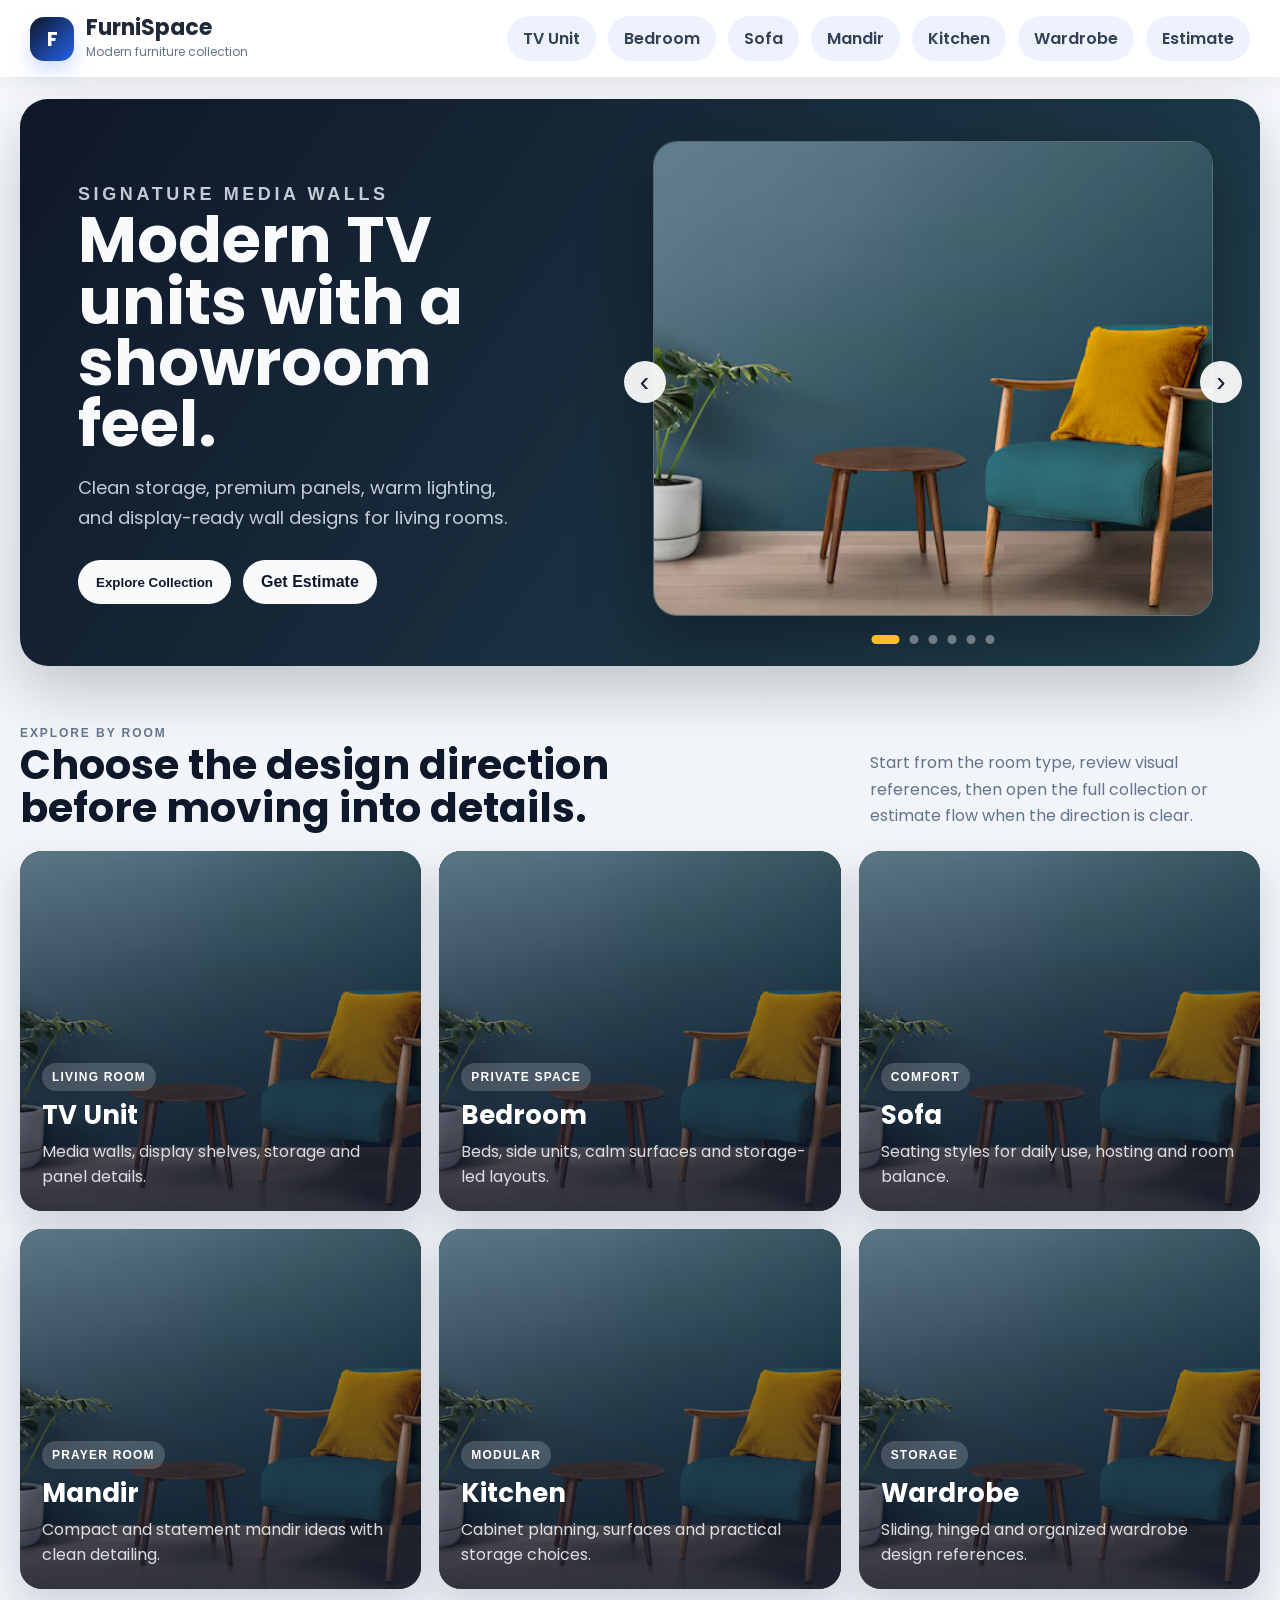
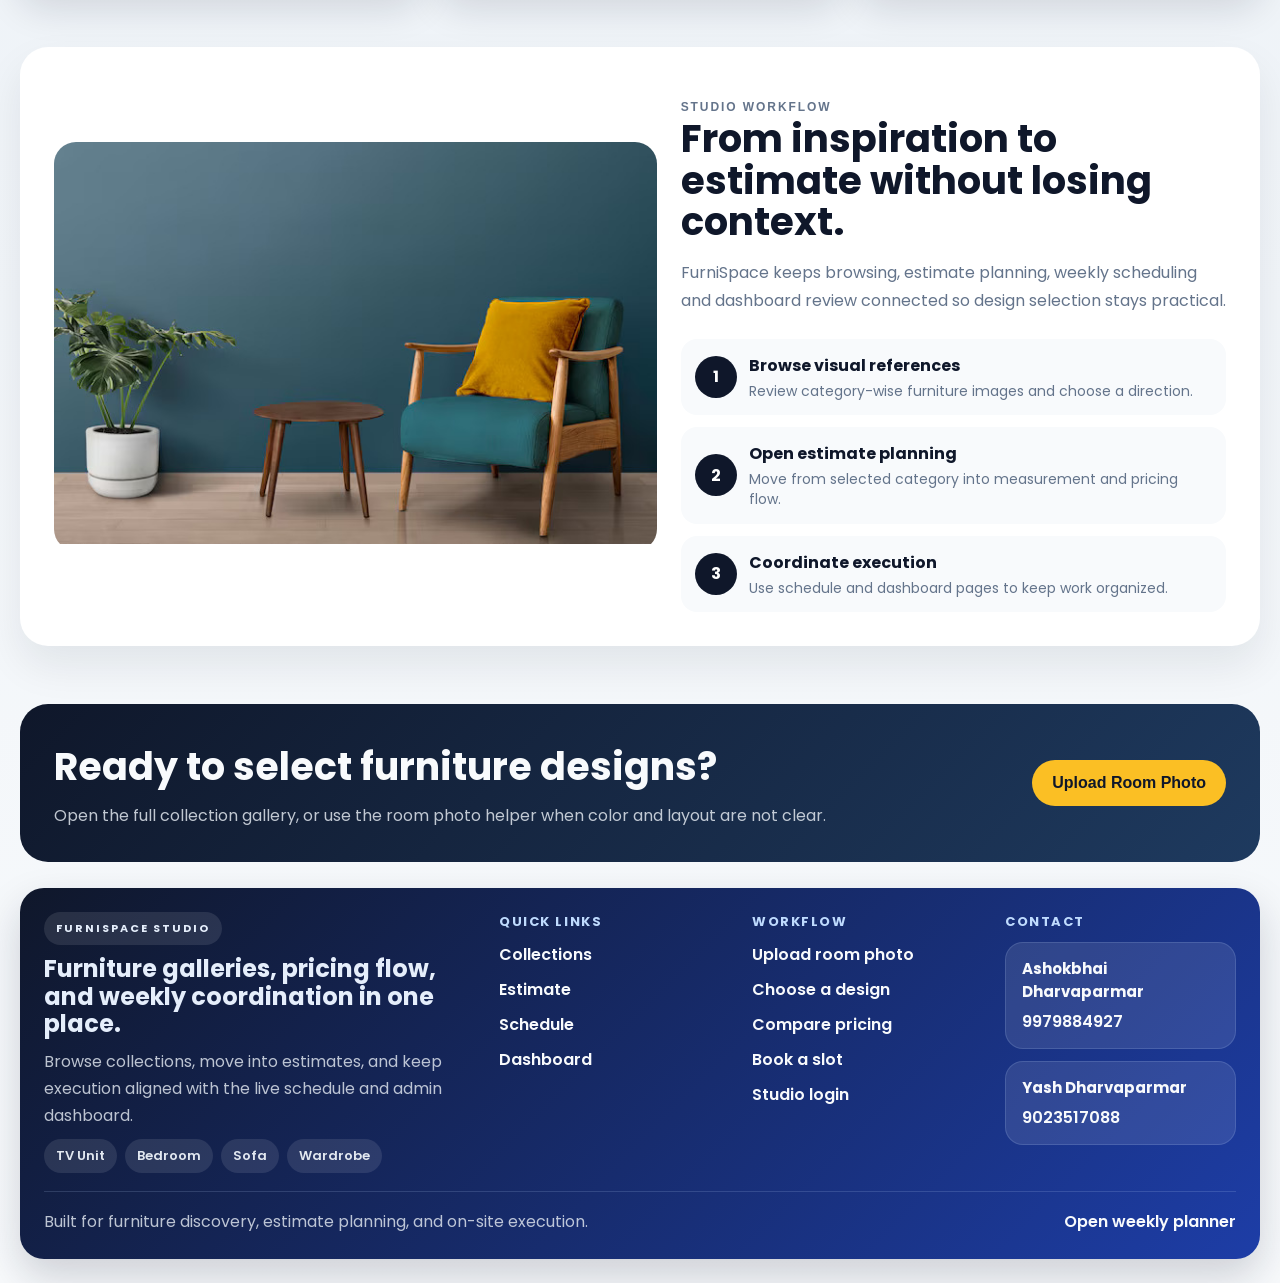
==== commit 98958a46: "des" ====
--- a/index.html
+++ b/index.html
@@ -6,7 +6,7 @@
 <title>FurniSpace</title>
 <link rel="icon" type="image/svg+xml" href="images/favicon.svg">
 <script>
-    const entryParams = new URLSearchParams(wingitdow.location.search);
+    const entryParams = new URLSearchParams(window.location.search);
 
     if (entryParams.get("view") !== "collections") {
         window.location.replace("main.html");
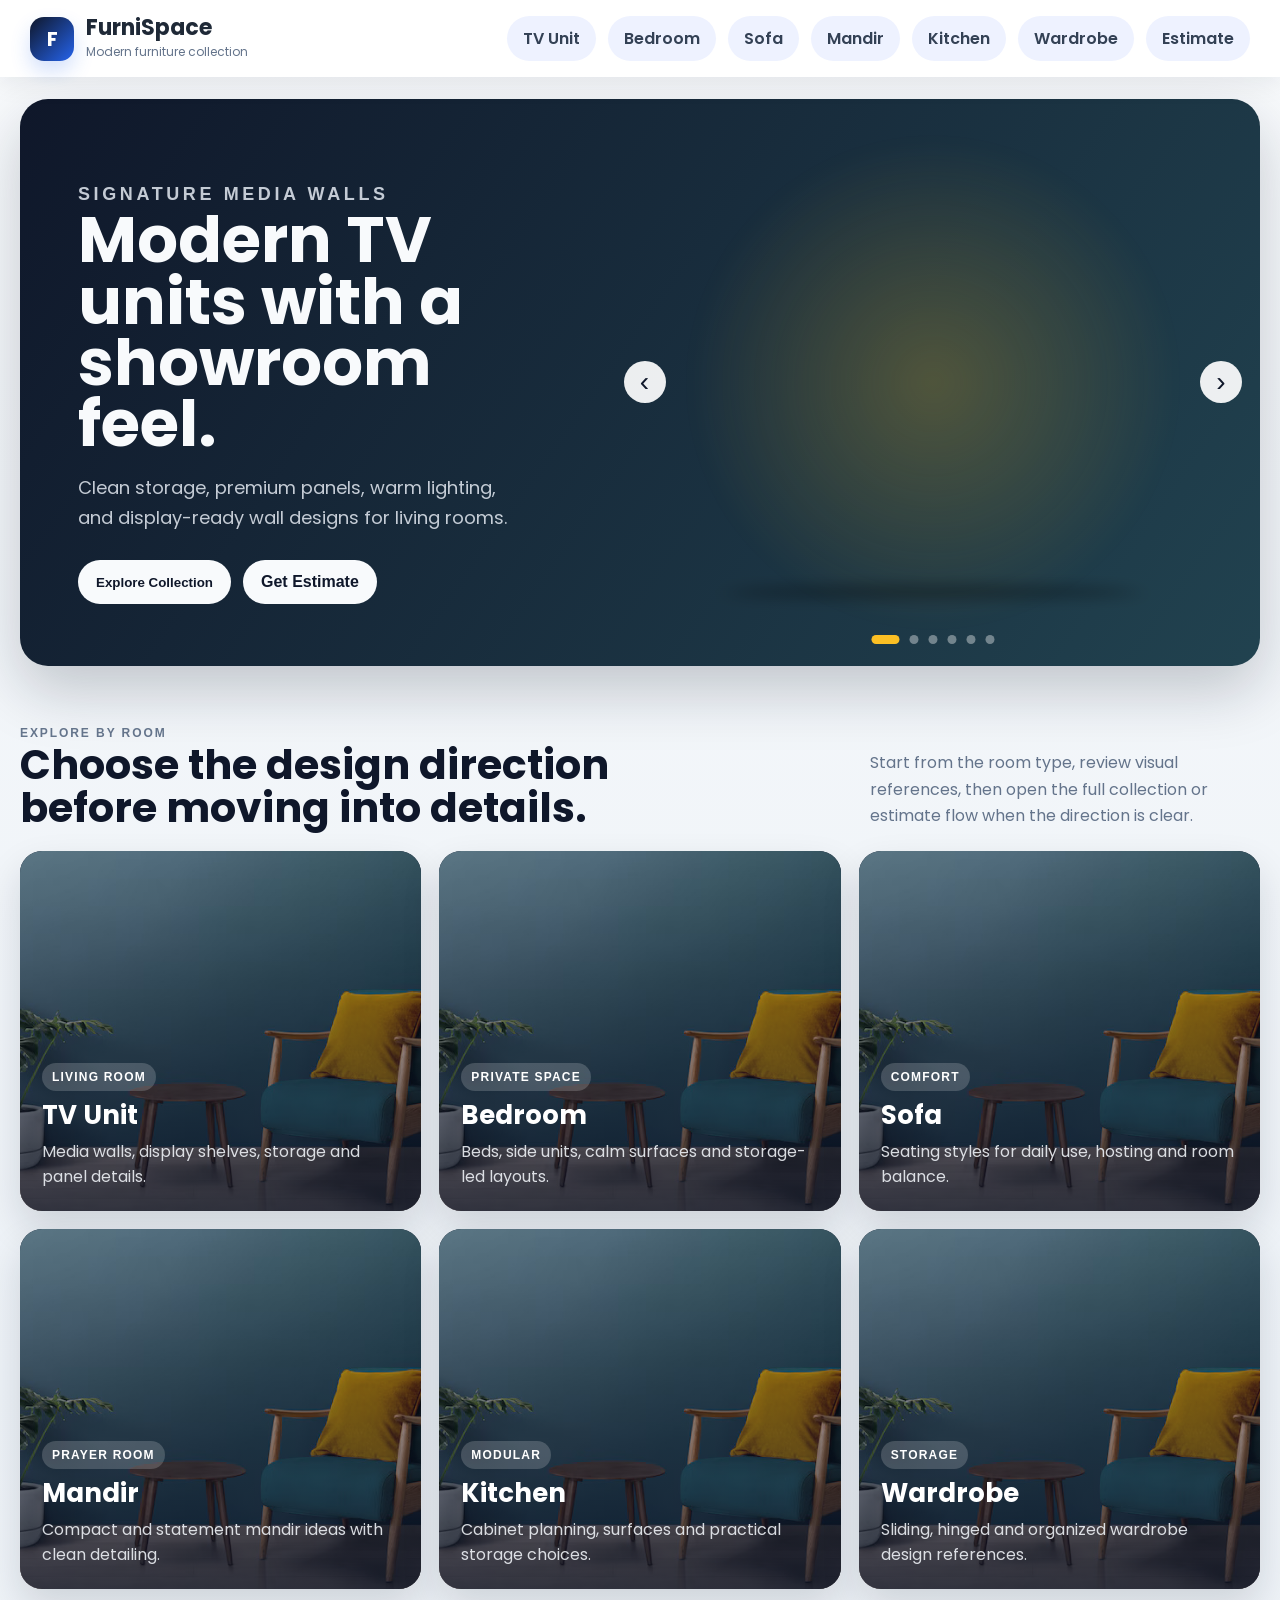
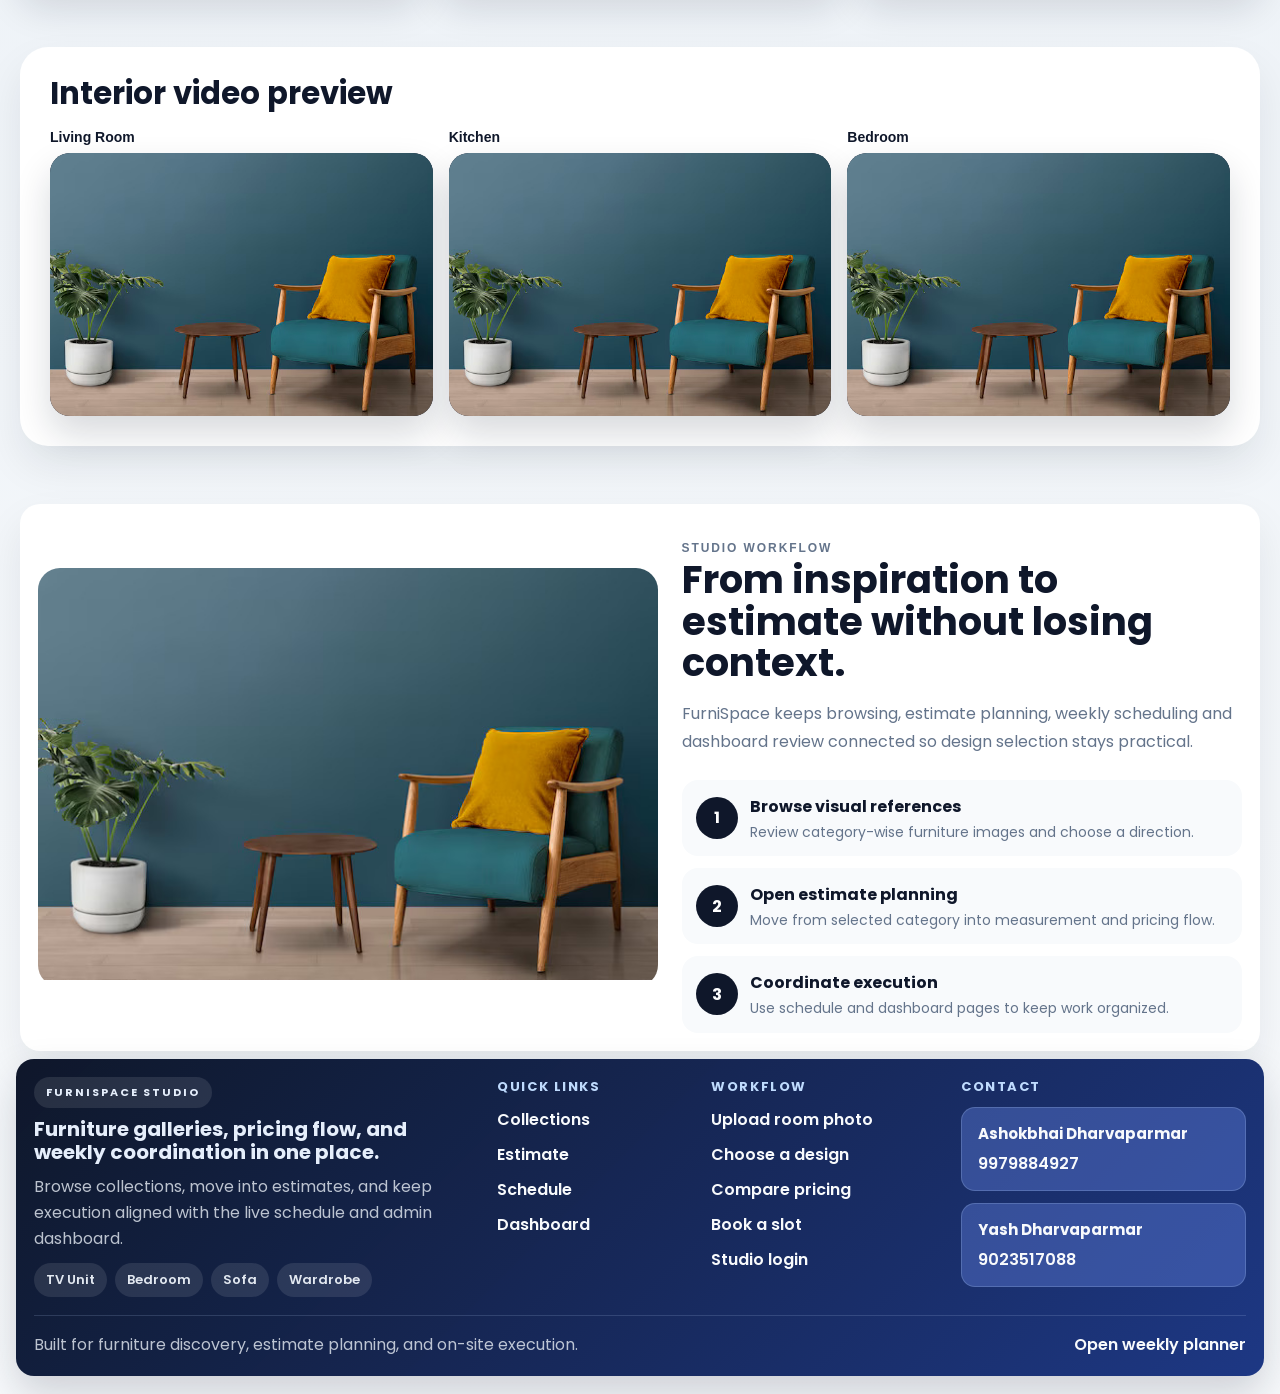
==== commit 9dca886b: "update ui" ====
--- a/index.html
+++ b/index.html
@@ -358,15 +358,28 @@
 
 @media (max-width: 768px) {
     .header {
-        padding: 14px 16px;
-        align-items: flex-start;
+        margin: 0;
+        padding: 14px;
+        align-items: center;
         flex-wrap: wrap;
         position: relative;
+        column-gap: 18px;
+        row-gap: 12px;
+        border-bottom: 1px solid #e2e8f0;
+        box-shadow: 0 10px 28px rgba(15, 23, 42, 0.08);
     }
 
     .brand {
-        width: 100%;
-        padding-right: 60px;
+        flex: 1 1 auto;
+        width: auto;
+        min-width: 0;
+        padding-right: 52px;
+    }
+
+    .logo-badge {
+        width: 42px;
+        height: 42px;
+        border-radius: 13px;
     }
 
     .brand-text h2 {
@@ -381,41 +394,105 @@
         display: inline-flex;
         align-items: center;
         justify-content: center;
-        width: 34px;
-        height: 34px;
+        width: 40px;
+        height: 40px;
         position: absolute;
-        top: 16px;
-        right: 16px;
-        border-radius: 10px;
-        background: #0f172a;
-        color: #fff;
-        font-size: 16px;
+        top: 17px;
+        right: 14px;
+        border-radius: 50%;
+        background: transparent;
+        color: #0f172a;
+        font-size: 18px;
         padding: 0;
+        box-shadow: none;
+    }
+
+    .header .menu-toggle,
+    .header .menu-toggle:hover,
+    .header .menu-toggle:focus,
+    .header .menu-toggle:active {
+        background: transparent;
+        color: #0f172a;
     }
 
     .nav-links {
         display: none;
         width: 100%;
-        flex-direction: column;
-        align-items: stretch;
-        padding-top: 10px;
+        grid-template-columns: repeat(2, minmax(0, 1fr));
+        gap: 12px;
+        margin-top: 10px;
+        padding: 12px;
+        border-radius: 20px;
+        background:
+            linear-gradient(180deg, rgba(248, 250, 252, 0.96), rgba(241, 245, 249, 0.96));
+        border: 1px solid #e2e8f0;
+        box-shadow: inset 0 1px 0 rgba(255, 255, 255, 0.86), 0 14px 28px rgba(15, 23, 42, 0.08);
     }
 
     .nav-links.active {
-        display: flex;
+        display: grid;
     }
 
     .nav-links a {
         width: 100%;
-        text-align: center;
-        padding: 12px 16px;
-    }
-
-    .menu-toggle {
-        width: 34px;
-        min-width: 34px;
-        max-width: 34px;
-        flex: 0 0 34px;
+        min-height: 40px;
+        display: inline-flex;
+        align-items: center;
+        justify-content: flex-start;
+        gap: 8px;
+        padding: 0 12px;
+        border-radius: 14px;
+        background: rgba(226, 232, 240, 0.74);
+        color: #334155;
+        font-size: 13px;
+        line-height: 1.15;
+        text-align: left;
+    }
+
+    .nav-links a::before {
+        content: "";
+        width: 18px;
+        height: 18px;
+        flex: 0 0 18px;
+        border-radius: 4px;
+        background-color: transparent;
+        box-shadow: none;
+        background-repeat: no-repeat;
+        background-position: center;
+        background-size: 14px 14px;
+    }
+
+    .nav-links a:nth-child(1)::before,
+    .nav-links a:nth-child(5)::before {
+        background-image: url("data:image/svg+xml,%3Csvg xmlns='http://www.w3.org/2000/svg' width='18' height='18' viewBox='0 0 24 24' fill='none' stroke='%230f172a' stroke-width='2.4' stroke-linecap='round' stroke-linejoin='round'%3E%3Crect x='3' y='5' width='18' height='14' rx='2'/%3E%3Cpath d='M7 15h10M8 9h8'/%3E%3C/svg%3E");
+    }
+
+    .nav-links a:nth-child(2)::before {
+        background-image: url("data:image/svg+xml,%3Csvg xmlns='http://www.w3.org/2000/svg' width='18' height='18' viewBox='0 0 24 24' fill='none' stroke='%230f172a' stroke-width='2.4' stroke-linecap='round' stroke-linejoin='round'%3E%3Cpath d='M4 10V7a2 2 0 0 1 2-2h12a2 2 0 0 1 2 2v3'/%3E%3Cpath d='M5 19v-5h14v5'/%3E%3Cpath d='M3 14h18'/%3E%3C/svg%3E");
+    }
+
+    .nav-links a:nth-child(3)::before {
+        background-image: url("data:image/svg+xml,%3Csvg xmlns='http://www.w3.org/2000/svg' width='18' height='18' viewBox='0 0 24 24' fill='none' stroke='%230f172a' stroke-width='2.4' stroke-linecap='round' stroke-linejoin='round'%3E%3Cpath d='M4 12h16'/%3E%3Cpath d='M6 12v5h12v-5'/%3E%3Cpath d='M7 9c0-2 2-3 5-3s5 1 5 3'/%3E%3C/svg%3E");
+    }
+
+    .nav-links a:nth-child(4)::before {
+        background-image: url("data:image/svg+xml,%3Csvg xmlns='http://www.w3.org/2000/svg' width='18' height='18' viewBox='0 0 24 24' fill='none' stroke='%230f172a' stroke-width='2.4' stroke-linecap='round' stroke-linejoin='round'%3E%3Cpath d='M6 4h12v16H6z'/%3E%3Cpath d='M9 8h6M9 12h6M9 16h6'/%3E%3C/svg%3E");
+    }
+
+    .nav-links a:nth-child(6)::before {
+        background-image: url("data:image/svg+xml,%3Csvg xmlns='http://www.w3.org/2000/svg' width='18' height='18' viewBox='0 0 24 24' fill='none' stroke='%230f172a' stroke-width='2.4' stroke-linecap='round' stroke-linejoin='round'%3E%3Cpath d='M5 4h14v16H5z'/%3E%3Cpath d='M9 4v16M15 4v16'/%3E%3C/svg%3E");
+    }
+
+    .nav-links a:last-child {
+        grid-column: 1 / -1;
+        justify-content: center;
+        background: #0f172a;
+        color: #f8fafc;
+    }
+
+    .nav-links a:last-child::before {
+        background-color: transparent;
+        background-image: url("data:image/svg+xml,%3Csvg xmlns='http://www.w3.org/2000/svg' width='18' height='18' viewBox='0 0 24 24' fill='none' stroke='%23f8fafc' stroke-width='2.4' stroke-linecap='round' stroke-linejoin='round'%3E%3Cpath d='M4 7h16M7 11h10M8 17h8'/%3E%3Cpath d='M6 3h12v18H6z'/%3E%3C/svg%3E");
     }
 
     #title {
@@ -427,6 +504,30 @@
         grid-template-columns: repeat(2, minmax(0, 1fr));
         gap: 12px;
         padding: 16px;
+    }
+
+    .nav-links {
+        grid-template-columns: repeat(2, minmax(0, 1fr));
+        row-gap: 10px;
+        column-gap: 10px;
+        padding: 12px;
+        overflow: hidden;
+    }
+
+    .nav-links a,
+    .nav-links a:last-child {
+        grid-column: auto;
+        min-height: 40px;
+        justify-content: flex-start;
+        padding: 0 10px;
+        font-size: 12px;
+        min-width: 0;
+        box-sizing: border-box;
+    }
+
+    .nav-links a:last-child {
+        grid-column: 1 / -1;
+        justify-content: center;
     }
 
     .site-footer {
